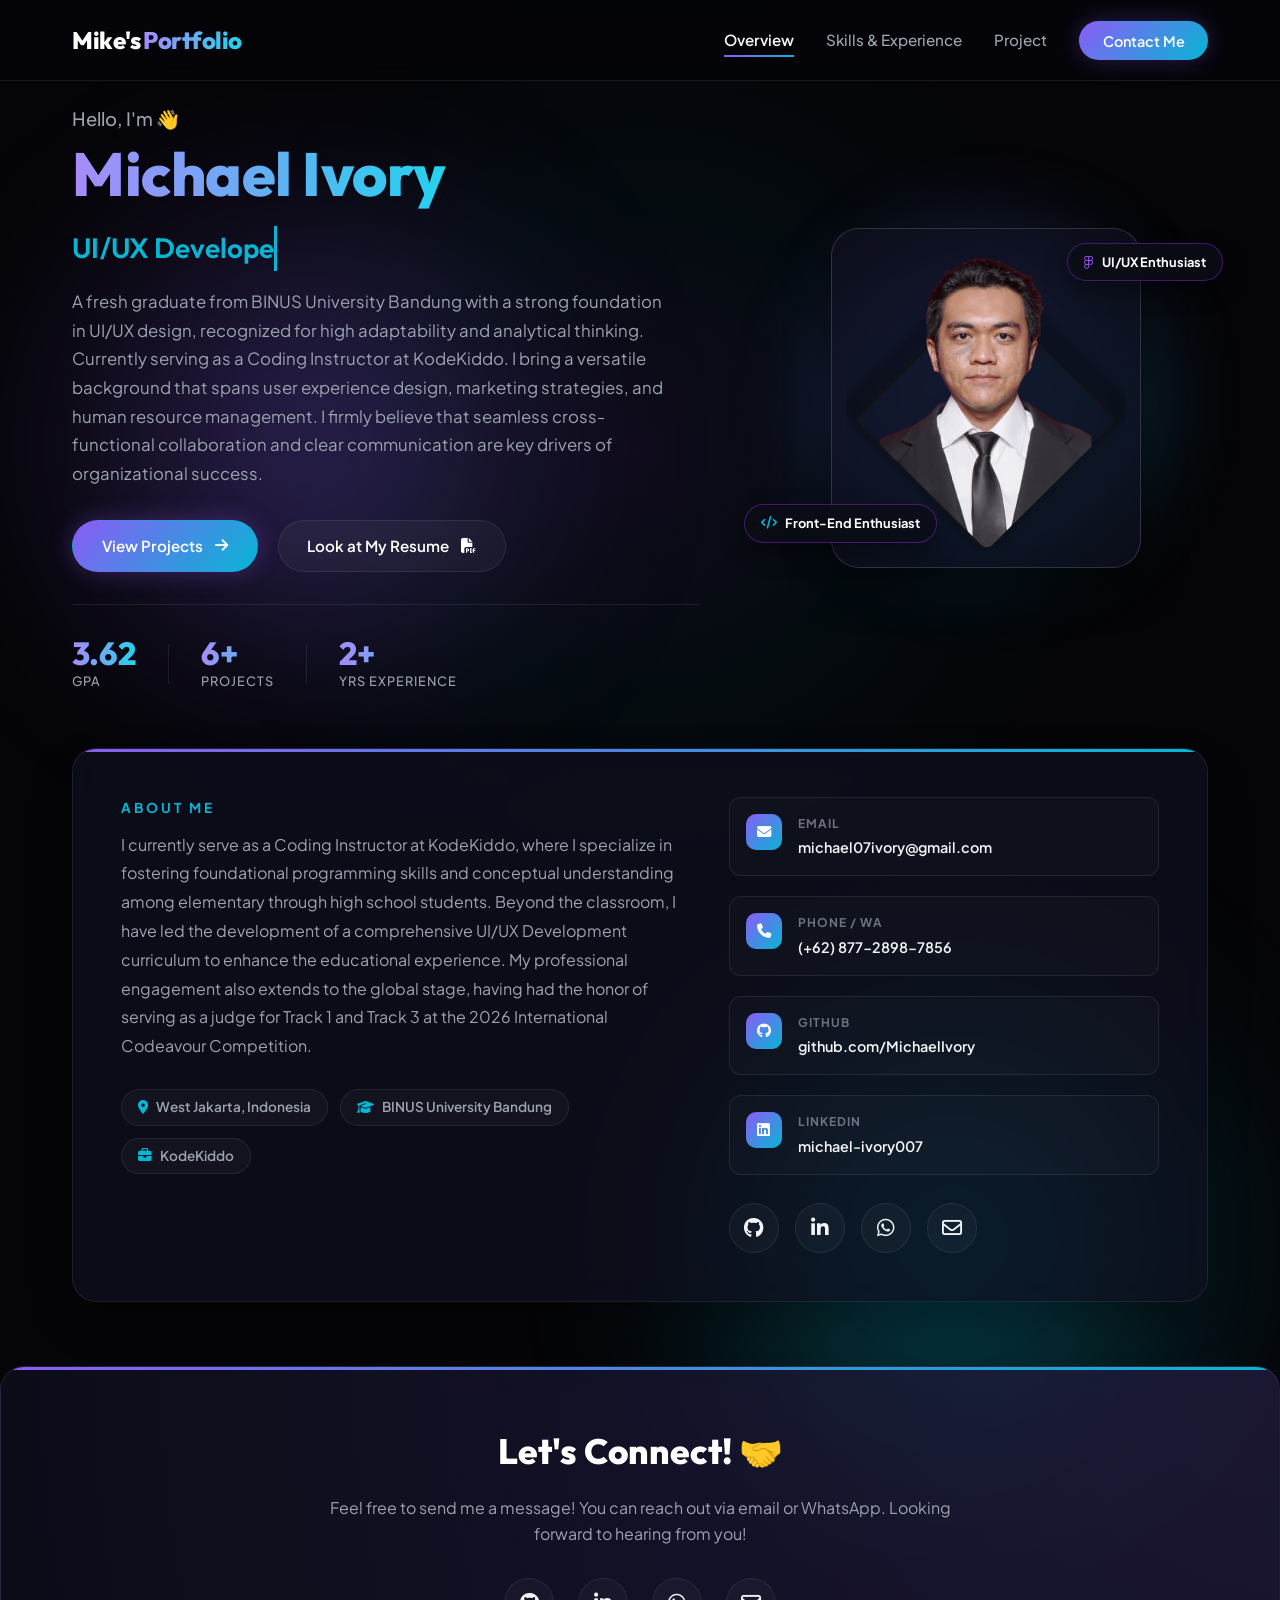
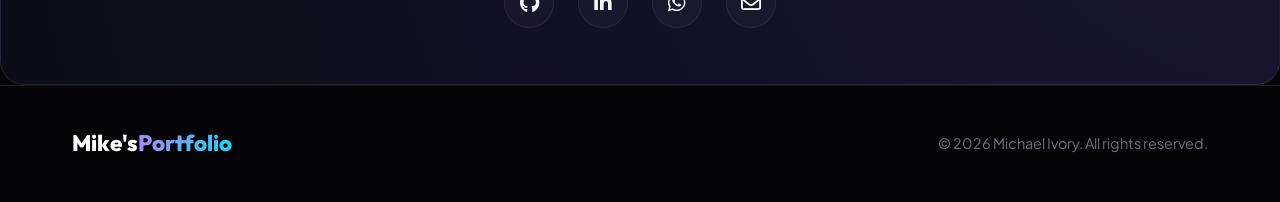
==== index.html @ f8391f77 "Add files via upload" ====
<!DOCTYPE html>
<html lang="id">
<head>
    <meta charset="UTF-8">
    <meta name="viewport" content="width=device-width, initial-scale=1.0">
    <title>Michael Ivory | Mike's Portfolio</title>
    <meta name="description" content="Professional Portfolio of Michael Ivory - UI/UX Developer & Front-End Engineer. Showcasing profile, skills, KodeKiddo work experience, BINUS education, and best projects.">
    <!-- FontAwesome CDN -->
    <link rel="stylesheet" href="https://cdnjs.cloudflare.com/ajax/libs/font-awesome/6.4.0/css/all.min.css">
    <!-- Custom CSS -->
    <link rel="stylesheet" href="style.css">
</head>
<body>

    <!-- Ambient Glowing Background Blobs -->
    <div class="mouse-glow" id="mouse-glow"></div>
    <div class="ambient-blob blob-purple"></div>
    <div class="ambient-blob blob-cyan"></div>

    <!-- Header & Navbar -->
    <header id="header">
        <div class="container navbar">
            <a href="#" class="logo" id="logo-btn">
                Mike's<span>Portfolio</span>
            </a>
            
            <button class="mobile-toggle" id="mobile-toggle" aria-label="Toggle Menu">
                <span></span>
                <span></span>
                <span></span>
            </button>

            <ul class="nav-menu" id="nav-menu">
                <li><a class="nav-link active" data-page="home-page">Overview</a></li>
                <li><a class="nav-link" data-page="about-page">Skills & Experience</a></li>
                <li><a class="nav-link" data-page="projects-page">Project</a></li>
                <li><a href="#contact" class="nav-cta" id="contact-nav-btn">Contact Me</a></li>
            </ul>
        </div>
    </header>

    <!-- Main Content Pages -->
    <main class="container">
        
        <!-- PAGE 1: Introduction (Home) -->
        <section id="home-page" class="page active">
            <div class="hero-wrapper">
                <div class="hero-content">
                    <span class="greet">Hello, I'm 👋</span>
                    <h1><span>Michael Ivory</span></h1>
                    
                    <div class="typing-container">
                        <div class="typing-text" id="typing-text">UI/UX Enthusias</div>
                    </div>
                    
                    <p class="hero-desc">
                        A fresh graduate from BINUS University Bandung with a strong foundation in UI/UX design, recognized for high adaptability and analytical thinking. Currently serving as a Coding Instructor at KodeKiddo. I bring a versatile background that spans user experience design, marketing strategies, and human resource management. I firmly believe that seamless cross-functional collaboration and clear communication are key drivers of organizational success.
                    </p>
                    <div class="hero-buttons">
                        <a class="btn btn-primary" id="view-projects-btn">
                            View Projects <i class="fa-solid fa-arrow-right"></i>
                        </a>
                        <a href="https://drive.google.com/file/d/1xG1Q2Rr5nQ3GLH8sgR00Libzbp_6J78K/view?usp=sharing" target="_blank" class="btn btn-secondary" id="download-cv-btn">
                            Look at My Resume <i class="fa-solid fa-file-pdf"></i>
                        </a>
                    </div>

                    <!-- Inline quick stats row -->
                    <div class="hero-stats">
                        <div class="hero-stat-item">
                            <span class="hero-stat-number">3.62</span>
                            <span class="hero-stat-label">GPA</span>
                        </div>
                        <div class="hero-stat-divider"></div>
                        <div class="hero-stat-item">
                            <span class="hero-stat-number">6+</span>
                            <span class="hero-stat-label">Projects</span>
                        </div>
                        <div class="hero-stat-divider"></div>
                        <div class="hero-stat-item">
                            <span class="hero-stat-number">2+</span>
                            <span class="hero-stat-label">Yrs Experience</span>
                        </div>
                    </div>
                </div>
                
                <div class="hero-image-wrapper">
                    <div class="hero-image-glow"></div>
                    <div class="hero-image-card">
                        <img src="assets/profile.png" alt="Michael Ivory's Profile Photo" onerror="this.src='https://images.unsplash.com/photo-1534528741775-53994a69daeb?auto=format&fit=crop&w=600&q=80'">
                    </div>
                    <!-- Floating role badges -->
                    <div class="avatar-badge badge-top-right">
                        <i class="fa-brands fa-figma" style="color:#a259ff;"></i> UI/UX Enthusiast
                    </div>
                    <div class="avatar-badge badge-bottom-left">
                        <i class="fa-solid fa-code" style="color:#06b6d4;"></i> Front-End Enthusiast
                    </div>
                </div>
            </div>

            <!-- About Me Section - Clean two-column card -->
            <div class="about-card">
                <div class="about-card-left">
                    <p class="section-subtitle">ABOUT ME</p>
                    <p class="about-text">
                        I currently serve as a Coding Instructor at KodeKiddo, where I specialize in fostering foundational programming skills and conceptual understanding among elementary through high school students. Beyond the classroom, I have led the development of a comprehensive UI/UX Development curriculum to enhance the educational experience. My professional engagement also extends to the global stage, having had the honor of serving as a judge for Track 1 and Track 3 at the 2026 International Codeavour Competition.
                    </p>
                    <div class="about-tags">
                        <span class="about-tag"><i class="fa-solid fa-location-dot"></i> West Jakarta, Indonesia</span>
                        <span class="about-tag"><i class="fa-solid fa-graduation-cap"></i> BINUS University Bandung</span>
                        <span class="about-tag"><i class="fa-solid fa-briefcase"></i> KodeKiddo</span>
                    </div>
                </div>
                <div class="about-card-right">
                    <div class="about-info-grid">
                        <div class="about-info-item">
                            <div class="about-info-icon"><i class="fa-solid fa-envelope"></i></div>
                            <div>
                                <div class="about-info-label">Email</div>
                                <div class="about-info-value">michael07ivory@gmail.com</div>
                            </div>
                        </div>
                        <div class="about-info-item">
                            <div class="about-info-icon"><i class="fa-solid fa-phone"></i></div>
                            <div>
                                <div class="about-info-label">Phone / WA</div>
                                <div class="about-info-value">(+62) 877-2898-7856</div>
                            </div>
                        </div>
                        <div class="about-info-item">
                            <div class="about-info-icon"><i class="fa-brands fa-github"></i></div>
                            <div>
                                <div class="about-info-label">GitHub</div>
                                <div class="about-info-value">github.com/MichaelIvory</div>
                            </div>
                        </div>
                        <div class="about-info-item">
                            <div class="about-info-icon"><i class="fa-brands fa-linkedin"></i></div>
                            <div>
                                <div class="about-info-label">LinkedIn</div>
                                <div class="about-info-value">michael-ivory007</div>
                            </div>
                        </div>
                    </div>
                    <div class="about-social-row">
                        <a href="https://github.com/MichaelIvory" target="_blank" class="social-icon" aria-label="GitHub"><i class="fa-brands fa-github"></i></a>
                        <a href="https://www.linkedin.com/in/michael-ivory007" target="_blank" class="social-icon" aria-label="LinkedIn"><i class="fa-brands fa-linkedin-in"></i></a>
                        <a href="https://wa.me/6287728987856" target="_blank" class="social-icon" aria-label="WhatsApp"><i class="fa-brands fa-whatsapp"></i></a>
                        <a href="mailto:michael07ivory@gmail.com" class="social-icon" aria-label="Email" id="email-btn"><i class="fa-regular fa-envelope"></i></a>
                    </div>
                </div>
            </div>
           
        </section>

        <!-- PAGE 2: Skills & Activities -->
        <section id="about-page" class="page">
            <h2 class="section-title">Skills & Activities</h2>
            
            <div class="skills-layout">
                <!-- Skills (Tech Stack) -->
                <div class="skills-container">
                    <p class="section-subtitle" style="text-align: center;">Technologies I Master</p>
                    <h3 style="text-align: center; margin-bottom: 2rem; font-size: 1.8rem;">Programming Language, Framework & Tools</h3>
                    
                    <div class="skills-grid">
                        <div class="skill-card" data-level="90">
                            <i class="fa-brands fa-figma skill-icon"></i>
                            <h4>Figma (UI/UX)</h4>
                            <div class="skill-bar-bg"><div class="skill-bar-fill"></div></div>
                        </div>
                        <div class="skill-card" data-level="92">
                            <i class="fa-brands fa-html5 skill-icon"></i>
                            <h4>HTML5</h4>
                            <div class="skill-bar-bg"><div class="skill-bar-fill"></div></div>
                        </div>
                        <div class="skill-card" data-level="90">
                            <i class="fa-brands fa-css3-alt skill-icon"></i>
                            <h4>CSS3</h4>
                            <div class="skill-bar-bg"><div class="skill-bar-fill"></div></div>
                        </div>
                        <div class="skill-card" data-level="85">
                            <i class="fa-brands fa-js skill-icon"></i>
                            <h4>JavaScript</h4>
                            <div class="skill-bar-bg"><div class="skill-bar-fill"></div></div>
                        </div>
                        <div class="skill-card" data-level="85">
                            <i class="fa-brands fa-bootstrap skill-icon"></i>
                            <h4>Bootstrap</h4>
                            <div class="skill-bar-bg"><div class="skill-bar-fill"></div></div>
                        </div>
                        <div class="skill-card" data-level="80">
                            <i class="fa-brands fa-node-js skill-icon"></i>
                            <h4>Node.js</h4>
                            <div class="skill-bar-bg"><div class="skill-bar-fill"></div></div>
                        </div>
                        <div class="skill-card" data-level="80">
                            <i class="fa-solid fa-database skill-icon"></i>
                            <h4>MySQL</h4>
                            <div class="skill-bar-bg"><div class="skill-bar-fill"></div></div>
                        </div>
                        <div class="skill-card" data-level="82">
                            <i class="fa-solid fa-bolt skill-icon"></i>
                            <h4>Vite.js</h4>
                            <div class="skill-bar-bg"><div class="skill-bar-fill"></div></div>
                        </div>
                        <div class="skill-card" data-level="88">
                            <i class="fa-solid fa-wind skill-icon"></i>
                            <h4>Tailwind CSS</h4>
                            <div class="skill-bar-bg"><div class="skill-bar-fill"></div></div>
                        </div>
                    </div>
                </div>

                <!-- Education & Work Experience/Organizations -->
                <div class="timeline-section-wrapper">
                    <!-- Education Section -->
                    <div>
                        <h3 class="timeline-column-title">
                            <i class="fa-solid fa-graduation-cap"></i> Education History
                        </h3>
                        <div class="timeline">
                            <div class="timeline-item">
                                <div class="timeline-dot"></div>
                                <span class="timeline-time">Sep 2021 - Present</span>
                                <h4 class="timeline-title">BINUS University</h4>
                                <h5 class="timeline-subtitle">Computer Science • Bandung</h5>
                                <p class="timeline-desc"><strong>GPA:</strong> 3.62 / 4.00<br><strong>Activities:</strong> HIMTI (Information Technology Student Association), Ecumenical Fellowship.</p>
                            </div>
                            <div class="timeline-item">
                                <div class="timeline-dot"></div>
                                <span class="timeline-time">Jul 2018 - May 2021</span>
                                <h4 class="timeline-title">SMA Santa Maria 1 Cirebon</h4>
                                <h5 class="timeline-subtitle">MIPA (Science) • Cirebon</h5>
                                <p class="timeline-desc"><strong>Average Score:</strong> 85.62<br><strong>Activities:</strong> Student Council Executive Board at SMA Santa Maria 1 Cirebon.</p>
                            </div>
                        </div>
                    </div>

                    <!-- Work Experience & Organizations Section -->
                    <div>
                        <h3 class="timeline-column-title">
                            <i class="fa-solid fa-briefcase"></i> Work Experience & Organizations
                        </h3>
                        <div class="timeline">
                            <div class="timeline-item">
                                <div class="timeline-dot"></div>
                                <span class="timeline-time">Feb 2025 - Present</span>
                                <h4 class="timeline-title">KodeKiddo [Full-Timer]</h4>
                                <h5 class="timeline-subtitle">Full-Time Coding Instructor</h5>
                                <p class="timeline-desc">Developing programming learning materials for children, leading intern instructor guidance, teaching advanced materials (C++, Python, Web Dev), and actively participating in UI/UX curriculum development.</p>
                            </div>
                            <div class="timeline-item">
                                <div class="timeline-dot"></div>
                                <span class="timeline-time">Feb 2024 - Feb 2025</span>
                                <h4 class="timeline-title">KodeKiddo [Internship]</h4>
                                <h5 class="timeline-subtitle">Coding Instructor Intern</h5>
                                <p class="timeline-desc">Teaching MySQL, C++, Python, HTML, CSS, JavaScript, and Scratch programming languages to children, collaborating in school events, and helping design the UI/UX curriculum.</p>
                            </div>
                            <div class="timeline-item">
                                <div class="timeline-dot"></div>
                                <span class="timeline-time">May 2023 - Jul 2023</span>
                                <h4 class="timeline-title">HIMTI Summer Class</h4>
                                <h5 class="timeline-subtitle">Teacher UI/UX Development</h5>
                                <p class="timeline-desc">Developing and delivering interactive UI/UX Development materials for high school students in the HIMTI online holiday class program via Zoom.</p>
                            </div>
                            <div class="timeline-item">
                                <div class="timeline-dot"></div>
                                <span class="timeline-time">Aug 2022 - Aug 2023</span>
                                <h4 class="timeline-title">FYP BINUS University Bandung</h4>
                                <h5 class="timeline-subtitle">Freshman Leader & Freshman Partner</h5>
                                <p class="timeline-desc">Guiding and mentoring new students during orientation and their first-year studies at BINUS Bandung.</p>
                            </div>
                            <div class="timeline-item">
                                <div class="timeline-dot"></div>
                                <span class="timeline-time">Jul 2018 - Jun 2022</span>
                                <h4 class="timeline-title">PRBK Gereja Isa Almasih Cirebon</h4>
                                <h5 class="timeline-subtitle">Leader / Ketua Remaja Pemuda</h5>
                                <p class="timeline-desc">Coordinating organizational management, designing spiritual and social programs for youth, and managing various youth church events.</p>
                            </div>
                        </div>
                    </div>
                </div>
            </div>
        </section>

        <!-- PAGE 3: Projects -->
        <section id="projects-page" class="page">
            <h2 class="section-title">Project Portfolio</h2>
            <p style="text-align: center; color: var(--color-text-muted); margin-bottom: 2rem;">Showcase of UI/UX & Web development projects created during study & professional work</p>
            
            <!-- Project Filters -->
            <div class="project-filters">
                <button class="filter-btn active" data-filter="all">All</button>
                <button class="filter-btn" data-filter="uiux">UI/UX Design</button>
                <button class="filter-btn" data-filter="web">Web & App</button>
            </div>

            <!-- Projects Grid (6 Projects) -->
            <div class="projects-grid" id="projects-grid">
                
                <!-- Project 1 -->
                <div class="project-card" data-category="uiux" data-project-id="1">
                    <div class="project-img">
                        <img src="assets/project1.png" alt="Museum Art Apps" onerror="this.style.display='none'; this.nextElementSibling.style.display='flex';">
                        <div class="project-img-fallback" style="display:none;">
                            <i class="fa-solid fa-landmark"></i>
                            <span>Museum Art Apps</span>
                        </div>
                    </div>
                    <div class="project-content">
                        <div class="project-tags">
                            <span class="project-tag">Figma</span>
                            <span class="project-tag">UI/UX Design</span>
                            <span class="project-tag">Database LAB</span>
                        </div>
                        <h3>Museum Art Apps</h3>
                        <p>Interface design and interactive wireframe for art catalog application and museum ticket reservation system.</p>
                        <div class="project-footer">
                            <span class="project-tag" style="color:var(--color-accent-purple); background:rgba(139, 92, 246, 0.1); border-color:transparent;">UI/UX</span>
                            <a class="project-link-btn">Project Details <i class="fa-solid fa-arrow-right"></i></a>
                        </div>
                    </div>
                </div>

                <!-- Project 2 -->
                <div class="project-card" data-category="web" data-project-id="2">
                    <div class="project-img">
                        <img src="assets/project2.png" alt="Lung Prediction Cancer" onerror="this.style.display='none'; this.nextElementSibling.style.display='flex';">
                        <div class="project-img-fallback" style="display:none;">
                            <i class="fa-solid fa-heart-pulse"></i>
                            <span>Lung Prediction Cancer</span>
                        </div>
                    </div>
                    <div class="project-content">
                        <div class="project-tags">
                            <span class="project-tag">Figma</span>
                            <span class="project-tag">Healthcare</span>
                            <span class="project-tag">UI/UX</span>
                        </div>
                        <h3>Lung Prediction Cancer App</h3>
                        <p>Design of medical application interface for early detection and prediction of lung cancer risk based on medical questionnaire.</p>
                        <div class="project-footer">
                            <span class="project-tag" style="color:var(--color-accent-purple); background:rgba(139, 92, 246, 0.1); border-color:transparent;">Web App</span>
                            <a class="project-link-btn">Project Details <i class="fa-solid fa-arrow-right"></i></a>
                        </div>
                    </div>
                </div>

                <!-- Project 3 -->
                <div class="project-card" data-category="uiux" data-project-id="3">
                    <div class="project-img">
                        <img src="assets/project3.png" alt="HIMSTOP Event" onerror="this.style.display='none'; this.nextElementSibling.style.display='flex';">
                        <div class="project-img-fallback" style="display:none;">
                            <i class="fa-solid fa-ticket"></i>
                            <span>HIMSTOP Event</span>
                        </div>
                    </div>
                    <div class="project-content">
                        <div class="project-tags">
                            <span class="project-tag">Figma</span>
                            <span class="project-tag">Event Design</span>
                            <span class="project-tag">HIMTI</span>
                        </div>
                        <h3>HIMSTOP Event Interface</h3>
                        <p>Design of event platform and ticket system for HIMTI BINUS organization for participant registration and seminar information dissemination.</p>
                        <div class="project-footer">
                            <span class="project-tag" style="color:var(--color-accent-purple); background:rgba(139, 92, 246, 0.1); border-color:transparent;">UI/UX</span>
                            <a class="project-link-btn">Project Details <i class="fa-solid fa-arrow-right"></i></a>
                        </div>
                    </div>
                </div>

                <!-- Project 4 -->
                <div class="project-card" data-category="uiux" data-project-id="4">
                    <div class="project-img">
                        <img src="assets/project4.png" alt="Panacea Mental Health" onerror="this.style.display='none'; this.nextElementSibling.style.display='flex';">
                        <div class="project-img-fallback" style="display:none;">
                            <i class="fa-solid fa-brain"></i>
                            <span>Panacea App</span>
                        </div>
                    </div>
                    <div class="project-content">
                        <div class="project-tags">
                            <span class="project-tag">Figma</span>
                            <span class="project-tag">Mental Health</span>
                            <span class="project-tag">Designpreneur</span>
                        </div>
                        <h3>Panacea - Mental Health App</h3>
                        <p>Design of mental health application to help users perform consultation, mood tracking, and guided meditation.</p>
                        <div class="project-footer">
                            <span class="project-tag" style="color:var(--color-accent-purple); background:rgba(139, 92, 246, 0.1); border-color:transparent;">UI/UX</span>
                            <a class="project-link-btn">Project Details <i class="fa-solid fa-arrow-right"></i></a>
                        </div>
                    </div>
                </div>

                <!-- Project 5 -->
                <div class="project-card" data-category="web" data-project-id="5">
                    <div class="project-img">
                        <img src="assets/project5.png" alt="Ticketing Travel App" onerror="this.style.display='none'; this.nextElementSibling.style.display='flex';">
                        <div class="project-img-fallback" style="display:none;">
                            <i class="fa-solid fa-plane"></i>
                            <span>Ticketing Travel</span>
                        </div>
                    </div>
                    <div class="project-content">
                        <div class="project-tags">
                            <span class="project-tag">Figma</span>
                            <span class="project-tag">Software Eng</span>
                            <span class="project-tag">Prototype</span>
                        </div>
                        <h3>Ticketing Travel App</h3>
                        <p>Interactive travel ticket booking application as a final project for Software Engineering course.</p>
                        <div class="project-footer">
                            <span class="project-tag" style="color:var(--color-accent-purple); background:rgba(139, 92, 246, 0.1); border-color:transparent;">Web & Mobile</span>
                            <a class="project-link-btn">Project Details <i class="fa-solid fa-arrow-right"></i></a>
                        </div>
                    </div>
                </div>

                <!-- Project 6 -->
                <div class="project-card" data-category="web" data-project-id="6">
                    <div class="project-img">
                        <img src="assets/project6.png" alt="TETA Task Organizer" onerror="this.style.display='none'; this.nextElementSibling.style.display='flex';">
                        <div class="project-img-fallback" style="display:none;">
                            <i class="fa-solid fa-list-check"></i>
                            <span>TETA App</span>
                        </div>
                    </div>
                    <div class="project-content">
                        <div class="project-tags">
                            <span class="project-tag">Figma</span>
                            <span class="project-tag">Productivity</span>
                            <span class="project-tag">Wireframe</span>
                        </div>
                        <h3>TETA - Task & Work Organizer</h3>
                        <p>Task and work schedule organization application that helps improve efficiency and daily work time management.</p>
                        <div class="project-footer">
                            <span class="project-tag" style="color:var(--color-accent-purple); background:rgba(139, 92, 246, 0.1); border-color:transparent;">UI/UX</span>
                            <a class="project-link-btn">Project Details <i class="fa-solid fa-arrow-right"></i></a>
                        </div>
                    </div>
                </div>

            </div>
        </section>

    </main>

    <!-- Detail Project Modal -->
    <div class="modal" id="project-modal">
        <div class="modal-overlay" id="modal-overlay"></div>
        <div class="modal-container">
            <button class="modal-close" id="modal-close" aria-label="Close Details"><i class="fa-solid fa-xmark"></i></button>
            <div class="modal-content">
                <div class="modal-img" id="modal-project-img-container">
                    <img src="" id="modal-project-img" alt="">
                    <div class="modal-img-fallback" id="modal-project-fallback" style="display:none;">
                        <i class="fa-solid fa-laptop-code"></i>
                        <span id="modal-fallback-text">Project Mockup</span>
                    </div>
                </div>
                <div class="modal-body">
                    <div class="modal-header-info">
                        <span class="project-tag" id="modal-project-category" style="color:var(--color-accent-purple); background:rgba(139, 92, 246, 0.1); border-color:transparent;">Category</span>
                        <h2 id=\"modal-project-title\">Project Title</h2>
                        <div class="project-tags" id="modal-project-tags">
                            <!-- Tags populated dynamically -->
                        </div>
                    </div>
                    
                    <div class="modal-desc-grid">
                        <div class="modal-left">
                            <h3>Project Description</h3>
                            <p id="modal-project-description">Complete description...</p>
                            
                            <h3>Key Features & Concept</h3>
                            <p id="modal-project-features">Key features...</p>
                        </div>
                        <div class="modal-right">
                            <div class="modal-meta-box">
                                <h3>Project Information</h3>
                                <div class="modal-meta-item">
                                    <div class="modal-meta-label">Category / Institution</div>
                                    <div class="modal-meta-value" id="modal-project-client">BINUS University Project</div>
                                </div>
                                <div class="modal-meta-item">
                                    <div class="modal-meta-label">Role</div>
                                    <div class="modal-meta-value" id="modal-project-role">UI/UX Designer & Front-End</div>
                                </div>
                                <div class="modal-meta-item">
                                    <div class="modal-meta-label">Main Technology</div>
                                    <div class="modal-right-tags" id="modal-project-tech">
                                        <!-- Tech icons -->
                                    </div>
                                </div>
                            </div>
                            
                            <div class="modal-action-btn">
                                <a href="#" target="_blank" class="btn btn-primary" id="modal-demo-link" style="padding: 0.6rem 1.4rem; font-size:0.85rem;">
                                    <i class="fa-brands fa-figma"></i> Open Figma Link
                                </a>
                            </div>
                        </div>
                    </div>
                </div>
            </div>
        </div>
    </div>

     <div class="contact-section" id="contact">
                <h2>Let's Connect! 🤝</h2>
                <p>Feel free to send me a message! You can reach out via email or WhatsApp. Looking forward to hearing from you!</p>
                <div class="social-links">
                    <a href="https://github.com/MichaelIvory" target="_blank" class="social-icon" aria-label="GitHub"><i class="fa-brands fa-github"></i></a>
                    <a href="https://www.linkedin.com/in/michael-ivory007" target="_blank" class="social-icon" aria-label="LinkedIn"><i class="fa-brands fa-linkedin-in"></i></a>
                    <a href="https://wa.me/6287728987856" target="_blank" class="social-icon" aria-label="WhatsApp"><i class="fa-brands fa-whatsapp"></i></a>
                    <a href="mailto:michael07ivory@gmail.com" class="social-icon" aria-label="Email"><i class="fa-regular fa-envelope"></i></a>
                </div>
            </div>

    <!-- Notification Toast -->
    <div class="toast" id="toast">
        <i class="fa-solid fa-circle-check"></i>
        <span id="toast-message">Opening CV link...</span>
    </div>

    <!-- Footer -->
    <footer>
        <div class="container footer-content">
            <a href="#" class="footer-logo">Mike's<span>Portfolio</span></a>
            <div class="footer-text">&copy; 2026 Michael Ivory. All rights reserved.</div>
        </div>
    </footer>

    <!-- Custom JS -->
    <script src="script.js"></script>
</body>
</html>
---- style.css ----
/* Import Google Fonts */
@import url('https://fonts.googleapis.com/css2?family=Outfit:wght@300;400;500;600;700;800&family=Plus+Jakarta+Sans:wght@300;400;500;600;700&display=swap');

/* CSS Custom Properties / Design Tokens */
:root {
    --bg-primary: #050508;
    --bg-secondary: #0b0c16;
    --bg-card: rgba(15, 17, 32, 0.7);
    --bg-card-hover: rgba(22, 25, 48, 0.9);
    --border-color: rgba(255, 255, 255, 0.08);
    --border-hover: rgba(138, 43, 226, 0.45);
    
    --color-text-main: #f3f4f6;
    --color-text-muted: #9ca3af;
    --color-text-dark: #6b7280;
    
    --color-accent-purple: #8b5cf6;
    --color-accent-cyan: #06b6d4;
    --color-accent-pink: #ec4899;
    
    --gradient-primary: linear-gradient(135deg, var(--color-accent-purple) 0%, var(--color-accent-cyan) 100%);
    --gradient-hover: linear-gradient(135deg, var(--color-accent-cyan) 0%, var(--color-accent-purple) 100%);
    --gradient-text: linear-gradient(to right, #a78bfa, #22d3ee);
    --gradient-glow: radial-gradient(circle, rgba(139, 92, 246, 0.18) 0%, rgba(6, 182, 212, 0.06) 50%, rgba(0,0,0,0) 100%);
    
    --transition-fast: 0.2s ease;
    --transition-normal: 0.3s cubic-bezier(0.4, 0, 0.2, 1);
    --transition-slow: 0.5s cubic-bezier(0.4, 0, 0.2, 1);
    
    --font-heading: 'Outfit', sans-serif;
    --font-body: 'Plus Jakarta Sans', sans-serif;
    --shadow-glow: 0 0 25px rgba(139, 92, 246, 0.3);
    --shadow-cyan-glow: 0 0 25px rgba(6, 182, 212, 0.3);
    
    --blur-glass: 16px;
}

/* Reset and Base Styles */
* {
    margin: 0;
    padding: 0;
    box-sizing: border-box;
    scroll-behavior: smooth;
}

body {
    background-color: var(--bg-primary);
    color: var(--color-text-main);
    font-family: var(--font-body);
    line-height: 1.6;
    overflow-x: hidden;
    position: relative;
    min-height: 100vh;
    display: flex;
    flex-direction: column;
}

/* Scrollbar customization */
::-webkit-scrollbar {
    width: 8px;
}
::-webkit-scrollbar-track {
    background: var(--bg-primary);
}
::-webkit-scrollbar-thumb {
    background: rgba(139, 92, 246, 0.3);
    border-radius: 4px;
}
::-webkit-scrollbar-thumb:hover {
    background: rgba(139, 92, 246, 0.6);
}

/* Interactive Background Mouse Glow */
.mouse-glow {
    position: fixed;
    top: 0;
    left: 0;
    width: 100vw;
    height: 100vh;
    pointer-events: none;
    z-index: 0;
    background: radial-gradient(600px circle at var(--x, 50%) var(--y, 50%), rgba(139, 92, 246, 0.08), rgba(6, 182, 212, 0.04) 40%, transparent 80%);
    transition: background 0.1s ease;
}

/* Ambient glow blobs in background */
.ambient-blob {
    position: absolute;
    border-radius: 50%;
    filter: blur(120px);
    z-index: 0;
    pointer-events: none;
    opacity: 0.35;
}

.blob-purple {
    top: 15%;
    left: 10%;
    width: 350px;
    height: 350px;
    background-color: var(--color-accent-purple);
    animation: floatBlob 20s infinite ease-in-out alternate;
}

.blob-cyan {
    bottom: 20%;
    right: 10%;
    width: 400px;
    height: 400px;
    background-color: var(--color-accent-cyan);
    animation: floatBlob 25s infinite ease-in-out alternate-reverse;
}

@keyframes floatBlob {
    0% { transform: translate(0, 0) scale(1); }
    50% { transform: translate(50px, -40px) scale(1.1); }
    100% { transform: translate(-30px, 60px) scale(0.95); }
}

/* Container */
.container {
    width: 100%;
    max-width: 1200px;
    margin: 0 auto;
    padding: 0 2rem;
}

/* Header & Navbar */
header {
    position: fixed;
    top: 0;
    left: 0;
    width: 100%;
    z-index: 100;
    backdrop-filter: blur(var(--blur-glass));
    -webkit-backdrop-filter: blur(var(--blur-glass));
    border-bottom: 1px solid var(--border-color);
    background: rgba(5, 5, 8, 0.75);
    transition: var(--transition-normal);
}

header.scrolled {
    padding: 0.2rem 0;
    background: rgba(5, 5, 8, 0.92);
    border-bottom: 1px solid rgba(139, 92, 246, 0.2);
    box-shadow: 0 10px 30px rgba(0, 0, 0, 0.4);
}

.navbar {
    display: flex;
    justify-content: space-between;
    align-items: center;
    height: 80px;
    transition: var(--transition-normal);
}

header.scrolled .navbar {
    height: 65px;
}

.logo {
    font-family: var(--font-heading);
    font-size: 1.5rem;
    font-weight: 800;
    text-decoration: none;
    color: #fff;
    display: flex;
    align-items: center;
    gap: 0.2rem;
    letter-spacing: -0.5px;
}

.logo span {
    background: var(--gradient-text);
    -webkit-background-clip: text;
    -webkit-text-fill-color: transparent;
}

.logo-dot {
    width: 8px;
    height: 8px;
    border-radius: 50%;
    background: var(--color-accent-cyan);
    box-shadow: 0 0 10px var(--color-accent-cyan);
}

.nav-menu {
    display: flex;
    gap: 2rem;
    list-style: none;
    align-items: center;
}

.nav-link {
    font-size: 0.95rem;
    font-weight: 500;
    color: var(--color-text-muted);
    text-decoration: none;
    position: relative;
    padding: 0.5rem 0;
    transition: var(--transition-fast);
    cursor: pointer;
}

.nav-link:hover {
    color: var(--color-text-main);
}

.nav-link::after {
    content: '';
    position: absolute;
    bottom: 0;
    left: 0;
    width: 0;
    height: 2px;
    background: var(--gradient-primary);
    transition: var(--transition-normal);
}

.nav-link.active {
    color: var(--color-text-main);
    font-weight: 600;
}

.nav-link.active::after {
    width: 100%;
}

.nav-cta {
    background: var(--gradient-primary);
    color: white;
    padding: 0.6rem 1.4rem;
    border-radius: 50px;
    text-decoration: none;
    font-weight: 600;
    font-size: 0.9rem;
    box-shadow: var(--shadow-glow);
    transition: var(--transition-normal);
    border: 1px solid transparent;
}

.nav-cta:hover {
    background: var(--gradient-hover);
    box-shadow: var(--shadow-cyan-glow);
    transform: translateY(-2px);
}

/* Mobile Menu Toggle */
.mobile-toggle {
    display: none;
    flex-direction: column;
    gap: 6px;
    cursor: pointer;
    background: none;
    border: none;
    padding: 5px;
    z-index: 101;
}

.mobile-toggle span {
    display: block;
    width: 25px;
    height: 2px;
    background-color: var(--color-text-main);
    border-radius: 3px;
    transition: var(--transition-normal);
}

/* Page Architecture */
main {
    flex: 1;
    z-index: 1;
    position: relative;
    padding-top: 100px;
}

.page {
    display: none;
    animation: pageIn var(--transition-slow);
    padding-bottom: 4rem;
}

.page.active {
    display: block;
}

@keyframes pageIn {
    from {
        opacity: 0;
        transform: translateY(20px);
    }
    to {
        opacity: 1;
        transform: translateY(0);
    }
}

/* Typography elements */
h1, h2, h3, h4 {
    font-family: var(--font-heading);
    color: #fff;
}

.gradient-title {
    background: var(--gradient-text);
    -webkit-background-clip: text;
    -webkit-text-fill-color: transparent;
    font-weight: 800;
}

.section-subtitle {
    font-size: 0.85rem;
    text-transform: uppercase;
    letter-spacing: 3px;
    color: var(--color-accent-cyan);
    margin-bottom: 0.75rem;
    font-weight: 700;
}

.section-title {
    font-size: 2.5rem;
    font-weight: 700;
    margin-bottom: 3rem;
    text-align: center;
    position: relative;
}

.section-title::after {
    content: '';
    display: block;
    width: 50px;
    height: 4px;
    background: var(--gradient-primary);
    margin: 0.75rem auto 0 auto;
    border-radius: 10px;
}

/* PAGE 1: HERO & ELEGANT PROFILE SECTION */
#home-page {
    display: flex;
    flex-direction: column;
    gap: 3.5rem;
}

.hero-wrapper {
    display: flex;
    align-items: center;
    justify-content: space-between;
    gap: 4rem;
    width: 100%;
    padding-top: 1.5rem;
    margin-top: 5rem;
}

.hero-content {
    flex: 1.2;
    min-width: 0;
}

.greet {
    display: inline-block;
    font-size: 1.15rem;
    color: var(--color-text-muted);
    margin-bottom: 0.5rem;
    font-weight: 500;
}

.hero-content h1 {
    font-size: 3.8rem;
    font-weight: 800;
    line-height: 1.1;
    margin-bottom: 1rem;
    letter-spacing: -0.5px;
}

.hero-content h1 span {
    background: var(--gradient-text);
    -webkit-background-clip: text;
    -webkit-text-fill-color: transparent;
}

/* Hero Quick Stats Row */
.hero-stats {
    display: flex;
    align-items: center;
    gap: 2rem;
    margin-top: 2rem;
    padding-top: 2rem;
    border-top: 1px solid var(--border-color);
}

.hero-stat-item {
    display: flex;
    flex-direction: column;
    gap: 0.15rem;
}

.hero-stat-number {
    font-family: var(--font-heading);
    font-size: 2rem;
    font-weight: 800;
    background: var(--gradient-text);
    -webkit-background-clip: text;
    -webkit-text-fill-color: transparent;
    line-height: 1;
}

.hero-stat-label {
    font-size: 0.8rem;
    color: var(--color-text-muted);
    font-weight: 500;
    text-transform: uppercase;
    letter-spacing: 1px;
}

.hero-stat-divider {
    width: 1px;
    height: 40px;
    background: var(--border-color);
}

.typing-container {
    height: 48px;
    display: flex;
    align-items: center;
    margin-bottom: 1rem;
}

.typing-text {
    font-family: var(--font-heading);
    font-size: 1.75rem;
    font-weight: 600;
    color: var(--color-accent-cyan);
    border-right: 3px solid var(--color-accent-cyan);
    white-space: nowrap;
    overflow: hidden;
    animation: blinkCursor 0.75s step-end infinite;
}

@keyframes blinkCursor {
    from, to { border-color: transparent }
    50% { border-color: var(--color-accent-cyan); }
}

.hero-desc {
    color: var(--color-text-muted);
    font-size: 1.05rem;
    line-height: 1.7;
    margin-bottom: 2rem;
    max-width: 600px;
}

.hero-buttons {
    display: flex;
    gap: 1.25rem;
    flex-wrap: wrap;
}

.btn {
    display: inline-flex;
    align-items: center;
    gap: 0.75rem;
    padding: 0.8rem 1.8rem;
    border-radius: 50px;
    font-weight: 600;
    text-decoration: none;
    font-size: 0.95rem;
    cursor: pointer;
    transition: var(--transition-normal);
}

.btn-primary {
    background: var(--gradient-primary);
    color: #fff;
    box-shadow: var(--shadow-glow);
    border: 1px solid transparent;
}

.btn-primary:hover {
    background: var(--gradient-hover);
    box-shadow: var(--shadow-cyan-glow);
    transform: translateY(-3px);
}

.btn-secondary {
    background: rgba(255, 255, 255, 0.04);
    color: #fff;
    border: 1px solid var(--border-color);
}

.btn-secondary:hover {
    background: rgba(255, 255, 255, 0.1);
    border-color: rgba(138, 43, 226, 0.35);
    transform: translateY(-3px);
}

/* Hero Avatar Showcase */
.hero-image-wrapper {
    flex: 0.85;
    display: flex;
    justify-content: center;
    align-items: center;
    position: relative;
}

.hero-image-glow {
    position: absolute;
    width: 320px;
    height: 320px;
    background: var(--gradient-primary);
    border-radius: 50%;
    filter: blur(50px);
    opacity: 0.3;
    z-index: 0;
    animation: rotateGlow 12s infinite linear;
}

@keyframes rotateGlow {
    0% { transform: rotate(0deg) scale(1); }
    50% { transform: rotate(180deg) scale(1.08); }
    100% { transform: rotate(360deg) scale(1); }
}

.hero-image-card {
    width: 310px;
    height: 340px;
    border-radius: 28px;
    border: 1px solid rgba(255, 255, 255, 0.15);
    background: var(--bg-card);
    backdrop-filter: blur(var(--blur-glass));
    -webkit-backdrop-filter: blur(var(--blur-glass));
    padding: 14px;
    z-index: 1;
    overflow: hidden;
    box-shadow: 0 20px 40px rgba(0, 0, 0, 0.6);
    transition: var(--transition-normal);
    position: relative;
}

.hero-image-card:hover {
    transform: translateY(-6px) scale(1.02);
    border-color: var(--border-hover);
    box-shadow: 0 25px 50px rgba(139, 92, 246, 0.25);
}

.hero-image-card img {
    width: 100%;
    height: 100%;
    object-fit: cover;
    border-radius: 20px;
}

/* Floating Skill Badges near Avatar */
.avatar-badge {
    position: absolute;
    z-index: 2;
    background: rgba(11, 12, 22, 0.85);
    border: 1px solid var(--border-hover);
    backdrop-filter: blur(12px);
    -webkit-backdrop-filter: blur(12px);
    padding: 0.5rem 1rem;
    border-radius: 50px;
    font-size: 0.8rem;
    font-weight: 700;
    color: #fff;
    display: flex;
    align-items: center;
    gap: 0.5rem;
    box-shadow: 0 10px 25px rgba(0,0,0,0.4);
}

.badge-top-right {
    top: 15px;
    right: -15px;
    animation: floatBadge 6s infinite ease-in-out alternate;
}

.badge-bottom-left {
    bottom: 25px;
    left: -20px;
    animation: floatBadge 7s infinite ease-in-out alternate-reverse;
}

@keyframes floatBadge {
    0% { transform: translateY(0); }
    100% { transform: translateY(-8px); }
}

/* NEW REFINED PROFILE & SUMMARY SHOWCASE SECTION */
.profile-showcase {
    background: var(--bg-card);
    border: 1px solid var(--border-color);
    border-radius: 24px;
    padding: 3rem;
    backdrop-filter: blur(var(--blur-glass));
    -webkit-backdrop-filter: blur(var(--blur-glass));
    box-shadow: 0 20px 40px rgba(0, 0, 0, 0.4);
    position: relative;
    overflow: hidden;
}

.profile-showcase::before {
    content: '';
    position: absolute;
    top: 0;
    left: 0;
    width: 100%;
    height: 3px;
    background: var(--gradient-primary);
}

.profile-showcase-grid {
    display: grid;
    grid-template-columns: 1.4fr 1fr;
    gap: 3rem;
    align-items: center;
}

.summary-text-box h3 {
    font-size: 1.8rem;
    font-weight: 800;
    margin-bottom: 1.25rem;
    line-height: 1.25;
}

.summary-quote {
    position: relative;
    padding-left: 1.25rem;
    border-left: 3px solid var(--color-accent-purple);
    font-size: 1rem;
    color: var(--color-text-main);
    line-height: 1.8;
    margin-bottom: 1.5rem;
}

.key-highlights-grid {
    display: grid;
    grid-template-columns: repeat(2, 1fr);
    gap: 1.25rem;
}

.highlight-card {
    background: rgba(255, 255, 255, 0.02);
    border: 1px solid var(--border-color);
    border-radius: 16px;
    padding: 1.25rem;
    transition: var(--transition-normal);
}

.highlight-card:hover {
    background: rgba(255, 255, 255, 0.05);
    border-color: var(--border-hover);
    transform: translateY(-3px);
}

.highlight-icon {
    font-size: 1.5rem;
    color: var(--color-accent-cyan);
    margin-bottom: 0.6rem;
}

.highlight-card h4 {
    font-size: 0.8rem;
    text-transform: uppercase;
    letter-spacing: 1px;
    color: var(--color-text-dark);
    margin-bottom: 0.25rem;
}

.highlight-card p {
    font-size: 0.95rem;
    font-weight: 700;
    color: #fff;
}

/* =============================================
   ABOUT CARD — Two-column profile info section
   ============================================= */
.about-card {
    display: grid;
    grid-template-columns: 1.3fr 1fr;
    gap: 3rem;
    background: var(--bg-card);
    border: 1px solid var(--border-color);
    border-radius: 24px;
    padding: 3rem;
    backdrop-filter: blur(var(--blur-glass));
    -webkit-backdrop-filter: blur(var(--blur-glass));
    box-shadow: 0 20px 40px rgba(0, 0, 0, 0.3);
    position: relative;
    overflow: hidden;
    align-items: start;
}

.about-card::before {
    content: '';
    position: absolute;
    top: 0;
    left: 0;
    width: 100%;
    height: 3px;
    background: var(--gradient-primary);
}

.about-card-left {
    display: flex;
    flex-direction: column;
    gap: 0;
}

.about-title {
    font-size: 2rem;
    font-weight: 800;
    margin: 0.5rem 0 1.25rem 0;
    line-height: 1.2;
}

.about-text {
    color: var(--color-text-muted);
    font-size: 1rem;
    line-height: 1.8;
    margin-bottom: 1.75rem;
}

.about-tags {
    display: flex;
    flex-wrap: wrap;
    gap: 0.75rem;
}

.about-tag {
    display: inline-flex;
    align-items: center;
    gap: 0.5rem;
    font-size: 0.85rem;
    font-weight: 600;
    color: var(--color-text-muted);
    padding: 0.4rem 1rem;
    background: rgba(255, 255, 255, 0.03);
    border: 1px solid var(--border-color);
    border-radius: 50px;
    transition: var(--transition-fast);
}

.about-tag i {
    color: var(--color-accent-cyan);
}

.about-tag:hover {
    background: rgba(6, 182, 212, 0.08);
    border-color: rgba(6, 182, 212, 0.25);
    color: var(--color-text-main);
}

.about-card-right {
    display: flex;
    flex-direction: column;
    gap: 1.75rem;
}

.about-info-grid {
    display: flex;
    flex-direction: column;
    gap: 1.25rem;
}

.about-info-item {
    display: flex;
    align-items: flex-start;
    gap: 1rem;
    padding: 1rem;
    background: rgba(255, 255, 255, 0.02);
    border: 1px solid var(--border-color);
    border-radius: 12px;
    transition: var(--transition-normal);
}

.about-info-item:hover {
    background: rgba(255, 255, 255, 0.05);
    border-color: var(--border-hover);
}

.about-info-icon {
    width: 36px;
    height: 36px;
    border-radius: 10px;
    background: var(--gradient-primary);
    display: flex;
    align-items: center;
    justify-content: center;
    font-size: 0.9rem;
    color: #fff;
    flex-shrink: 0;
}

.about-info-label {
    font-size: 0.75rem;
    text-transform: uppercase;
    letter-spacing: 1px;
    color: var(--color-text-dark);
    font-weight: 700;
    margin-bottom: 0.2rem;
}

.about-info-value {
    font-size: 0.9rem;
    font-weight: 600;
    color: var(--color-text-main);
    word-break: break-all;
}

.about-social-row {
    display: flex;
    gap: 1rem;
}

/* PAGE 2: Keahlian & Aktivitas */
.skills-layout {
    display: grid;
    grid-template-columns: 1fr;
    gap: 4rem;
}

.skills-container {
    background: var(--bg-card);
    border: 1px solid var(--border-color);
    border-radius: 24px;
    padding: 2.5rem;
    backdrop-filter: blur(var(--blur-glass));
    -webkit-backdrop-filter: blur(var(--blur-glass));
}

.skills-grid {
    display: grid;
    grid-template-columns: repeat(auto-fill, minmax(130px, 1fr));
    gap: 1.5rem;
}

.skill-card {
    background: rgba(255, 255, 255, 0.02);
    border: 1px solid var(--border-color);
    border-radius: 16px;
    padding: 1.5rem 1rem;
    text-align: center;
    transition: var(--transition-normal);
    cursor: default;
}

.skill-card:hover {
    transform: translateY(-5px);
    background: rgba(255, 255, 255, 0.06);
    border-color: var(--border-hover);
    box-shadow: 0 10px 20px rgba(0, 0, 0, 0.25);
}

.skill-icon {
    font-size: 2.5rem;
    margin-bottom: 1rem;
    display: inline-block;
    background: var(--gradient-primary);
    -webkit-background-clip: text;
    -webkit-text-fill-color: transparent;
}

.skill-card h4 {
    font-size: 0.95rem;
    font-weight: 600;
    margin-bottom: 0.5rem;
}

.skill-bar-bg {
    width: 100%;
    height: 4px;
    background: rgba(255, 255, 255, 0.1);
    border-radius: 10px;
    overflow: hidden;
    margin-top: 0.75rem;
}

.skill-bar-fill {
    height: 100%;
    background: var(--gradient-primary);
    border-radius: 10px;
    width: 0;
    transition: width 1.5s cubic-bezier(0.1, 0.8, 0.2, 1);
}

/* Timeline Layout */
.timeline-section-wrapper {
    display: grid;
    grid-template-columns: 1fr 1fr;
    gap: 3rem;
}

.timeline-column-title {
    font-size: 1.5rem;
    font-weight: 700;
    margin-bottom: 2rem;
    display: flex;
    align-items: center;
    gap: 0.75rem;
    padding-bottom: 0.75rem;
    border-bottom: 1px solid var(--border-color);
}

.timeline-column-title i {
    color: var(--color-accent-cyan);
}

.timeline {
    position: relative;
    padding-left: 2rem;
    border-left: 2px solid var(--border-color);
}

.timeline::after {
    content: '';
    position: absolute;
    bottom: 0;
    left: -2px;
    width: 2px;
    height: 30px;
    background: linear-gradient(to bottom, var(--border-color), transparent);
}

.timeline-item {
    position: relative;
    margin-bottom: 2.5rem;
}

.timeline-item:last-child {
    margin-bottom: 0;
}

.timeline-dot {
    position: absolute;
    left: -2rem;
    top: 6px;
    transform: translateX(-50%);
    width: 14px;
    height: 14px;
    border-radius: 50%;
    background: var(--bg-primary);
    border: 3px solid var(--color-accent-purple);
    z-index: 2;
    transition: var(--transition-normal);
}

.timeline-item:hover .timeline-dot {
    background: var(--color-accent-cyan);
    border-color: var(--color-accent-cyan);
    box-shadow: 0 0 10px var(--color-accent-cyan);
}

.timeline-time {
    font-size: 0.85rem;
    font-weight: 700;
    color: var(--color-accent-cyan);
    margin-bottom: 0.5rem;
    display: inline-block;
    padding: 0.15rem 0.7rem;
    background: rgba(6, 182, 212, 0.1);
    border-radius: 4px;
    border: 1px solid rgba(6, 182, 212, 0.15);
}

.timeline-title {
    font-size: 1.2rem;
    font-weight: 600;
    margin-bottom: 0.25rem;
}

.timeline-subtitle {
    font-size: 0.95rem;
    font-weight: 500;
    color: var(--color-text-muted);
    margin-bottom: 0.75rem;
}

.timeline-desc {
    color: var(--color-text-muted);
    font-size: 0.9rem;
    line-height: 1.6;
}

/* PAGE 3: Projects */
.project-filters {
    display: flex;
    justify-content: center;
    gap: 1rem;
    margin-bottom: 3rem;
    flex-wrap: wrap;
}

.filter-btn {
    background: rgba(255, 255, 255, 0.03);
    border: 1px solid var(--border-color);
    color: var(--color-text-muted);
    padding: 0.6rem 1.6rem;
    border-radius: 50px;
    font-weight: 600;
    font-size: 0.9rem;
    cursor: pointer;
    transition: var(--transition-normal);
}

.filter-btn:hover {
    background: rgba(255, 255, 255, 0.08);
    color: var(--color-text-main);
}

.filter-btn.active {
    background: var(--gradient-primary);
    color: #fff;
    border-color: transparent;
    box-shadow: var(--shadow-glow);
}

.projects-grid {
    display: grid;
    grid-template-columns: repeat(auto-fill, minmax(330px, 1fr));
    gap: 2rem;
}

.project-card {
    background: var(--bg-card);
    border: 1px solid var(--border-color);
    border-radius: 20px;
    overflow: hidden;
    display: flex;
    flex-direction: column;
    height: 100%;
    transition: var(--transition-normal);
    position: relative;
    backdrop-filter: blur(var(--blur-glass));
    -webkit-backdrop-filter: blur(var(--blur-glass));
    cursor: pointer;
}

.project-card:hover {
    transform: translateY(-8px);
    border-color: var(--border-hover);
    box-shadow: 0 15px 30px rgba(139, 92, 246, 0.2);
}

.project-img {
    height: 210px;
    width: 100%;
    position: relative;
    overflow: hidden;
    background: #0f101f;
}

.project-img img {
    width: 100%;
    height: 100%;
    object-fit: cover;
    transition: var(--transition-slow);
}

.project-card:hover .project-img img {
    transform: scale(1.08);
}

.project-img-fallback {
    width: 100%;
    height: 100%;
    display: flex;
    flex-direction: column;
    justify-content: center;
    align-items: center;
    background: linear-gradient(135deg, rgba(139, 92, 246, 0.2) 0%, rgba(6, 182, 212, 0.2) 100%);
    color: var(--color-text-main);
    padding: 2rem;
    text-align: center;
}

.project-img-fallback i {
    font-size: 3rem;
    margin-bottom: 1rem;
    background: var(--gradient-primary);
    -webkit-background-clip: text;
    -webkit-text-fill-color: transparent;
}

.project-content {
    padding: 1.75rem;
    display: flex;
    flex-direction: column;
    flex: 1;
}

.project-tags {
    display: flex;
    flex-wrap: wrap;
    gap: 0.5rem;
    margin-bottom: 1rem;
}

.project-tag {
    font-size: 0.75rem;
    font-weight: 600;
    color: var(--color-accent-cyan);
    padding: 0.2rem 0.7rem;
    background: rgba(6, 182, 212, 0.08);
    border-radius: 4px;
    border: 1px solid rgba(6, 182, 212, 0.15);
}

.project-card h3 {
    font-size: 1.3rem;
    font-weight: 700;
    margin-bottom: 0.75rem;
    line-height: 1.3;
}

.project-card p {
    color: var(--color-text-muted);
    font-size: 0.9rem;
    margin-bottom: 1.5rem;
    flex: 1;
    display: -webkit-box;
    -webkit-line-clamp: 3;
    -webkit-box-orient: vertical;
    overflow: hidden;
}

.project-footer {
    display: flex;
    justify-content: space-between;
    align-items: center;
    margin-top: auto;
}

.project-link-btn {
    display: inline-flex;
    align-items: center;
    gap: 0.5rem;
    color: #fff;
    text-decoration: none;
    font-size: 0.9rem;
    font-weight: 600;
    transition: var(--transition-fast);
}

.project-link-btn i {
    font-size: 0.8rem;
    transition: var(--transition-fast);
}

.project-link-btn:hover {
    color: var(--color-accent-cyan);
}

.project-link-btn:hover i {
    transform: translateX(4px);
}

/* Modal Styling */
.modal {
    position: fixed;
    top: 0;
    left: 0;
    width: 100%;
    height: 100%;
    z-index: 200;
    display: none;
    justify-content: center;
    align-items: center;
    padding: 2rem;
}

.modal.active {
    display: flex;
}

.modal-overlay {
    position: absolute;
    top: 0;
    left: 0;
    width: 100%;
    height: 100%;
    background: rgba(2, 2, 4, 0.85);
    backdrop-filter: blur(8px);
    -webkit-backdrop-filter: blur(8px);
}

.modal-container {
    position: relative;
    background: var(--bg-secondary);
    border: 1px solid var(--border-color);
    border-radius: 24px;
    width: 100%;
    max-width: 900px;
    max-height: 88vh;
    overflow-y: auto;
    z-index: 10;
    box-shadow: 0 25px 50px rgba(0, 0, 0, 0.7);
    animation: modalIn var(--transition-normal);
}

@keyframes modalIn {
    from {
        opacity: 0;
        transform: translateY(30px) scale(0.95);
    }
    to {
        opacity: 1;
        transform: translateY(0) scale(1);
    }
}

.modal-close {
    position: absolute;
    top: 1.5rem;
    right: 1.5rem;
    width: 40px;
    height: 40px;
    border-radius: 50%;
    background: rgba(255, 255, 255, 0.08);
    border: 1px solid var(--border-color);
    color: var(--color-text-main);
    display: flex;
    justify-content: center;
    align-items: center;
    cursor: pointer;
    font-size: 1.2rem;
    z-index: 11;
    transition: var(--transition-fast);
}

.modal-close:hover {
    background: rgba(255, 255, 255, 0.15);
    transform: rotate(90deg);
}

.modal-content {
    display: flex;
    flex-direction: column;
}

.modal-img {
    width: 100%;
    height: 360px;
    overflow: hidden;
    position: relative;
    background: #0f101f;
}

.modal-img img {
    width: 100%;
    height: 100%;
    object-fit: cover;
}

.modal-img-fallback {
    width: 100%;
    height: 100%;
    display: flex;
    flex-direction: column;
    justify-content: center;
    align-items: center;
    background: linear-gradient(135deg, rgba(139, 92, 246, 0.3) 0%, rgba(6, 182, 212, 0.3) 100%);
    color: var(--color-text-main);
}

.modal-img-fallback i {
    font-size: 5rem;
    margin-bottom: 1.5rem;
    background: var(--gradient-primary);
    -webkit-background-clip: text;
    -webkit-text-fill-color: transparent;
}

.modal-body {
    padding: 2.5rem;
}

.modal-header-info {
    margin-bottom: 1.5rem;
}

.modal-header-info h2 {
    font-size: 2rem;
    font-weight: 800;
    margin-bottom: 1rem;
}

.modal-desc-grid {
    display: grid;
    grid-template-columns: 1.8fr 1fr;
    gap: 3rem;
    margin-top: 1.5rem;
}

.modal-left h3, .modal-right h3 {
    font-size: 1.2rem;
    font-weight: 700;
    margin-bottom: 1rem;
}

.modal-left p {
    color: var(--color-text-muted);
    font-size: 0.95rem;
    margin-bottom: 1.5rem;
    line-height: 1.7;
}

.modal-meta-box {
    background: rgba(255, 255, 255, 0.02);
    border: 1px solid var(--border-color);
    border-radius: 16px;
    padding: 1.5rem;
}

.modal-meta-item {
    margin-bottom: 1.25rem;
}

.modal-meta-item:last-child {
    margin-bottom: 0;
}

.modal-meta-label {
    font-size: 0.75rem;
    text-transform: uppercase;
    letter-spacing: 1px;
    color: var(--color-text-dark);
    margin-bottom: 0.25rem;
    font-weight: 700;
}

.modal-meta-value {
    font-size: 0.95rem;
    font-weight: 600;
    color: var(--color-text-main);
}

.modal-right-tags {
    display: flex;
    flex-wrap: wrap;
    gap: 0.5rem;
}

.modal-action-btn {
    display: flex;
    justify-content: flex-start;
    gap: 1rem;
    margin-top: 2rem;
}

/* Contact Area Section */
.contact-section {
    background: radial-gradient(circle at top right, rgba(139, 92, 246, 0.12), transparent), var(--bg-card);
    border: 1px solid var(--border-color);
    border-radius: 24px;
    padding: 3.5rem;
    text-align: center;
    backdrop-filter: blur(var(--blur-glass));
    -webkit-backdrop-filter: blur(var(--blur-glass));
    position: relative;
    overflow: hidden;
}

.contact-section::before {
    content: '';
    position: absolute;
    top: 0;
    left: 0;
    width: 100%;
    height: 3px;
    background: var(--gradient-primary);
}

.contact-section h2 {
    font-size: 2.2rem;
    font-weight: 800;
    margin-bottom: 1rem;
}

.contact-section p {
    color: var(--color-text-muted);
    max-width: 650px;
    margin: 0 auto 2rem auto;
}

.social-links {
    display: flex;
    justify-content: center;
    gap: 1.5rem;
}

.social-icon {
    width: 50px;
    height: 50px;
    border-radius: 50%;
    background: rgba(255, 255, 255, 0.03);
    border: 1px solid var(--border-color);
    color: var(--color-text-main);
    display: flex;
    justify-content: center;
    align-items: center;
    font-size: 1.25rem;
    text-decoration: none;
    transition: var(--transition-normal);
}

.social-icon:hover {
    background: var(--gradient-primary);
    border-color: transparent;
    color: #fff;
    transform: translateY(-5px);
    box-shadow: var(--shadow-glow);
}

/* Footer Section */
footer {
    padding: 2.5rem 0;
    border-top: 1px solid var(--border-color);
    background: rgba(5, 5, 8, 0.95);
    margin-top: auto;
    z-index: 1;
}

.footer-content {
    display: flex;
    justify-content: space-between;
    align-items: center;
}

.footer-logo {
    font-family: var(--font-heading);
    font-size: 1.4rem;
    font-weight: 800;
    color: #fff;
    text-decoration: none;
}

.footer-logo span {
    background: var(--gradient-text);
    -webkit-background-clip: text;
    -webkit-text-fill-color: transparent;
}

.footer-text {
    font-size: 0.9rem;
    color: var(--color-text-dark);
}

/* Toast Notification */
.toast {
    position: fixed;
    bottom: 2rem;
    right: -320px;
    background: var(--bg-card);
    border: 1px solid var(--color-accent-cyan);
    backdrop-filter: blur(var(--blur-glass));
    -webkit-backdrop-filter: blur(var(--blur-glass));
    color: #fff;
    padding: 1rem 1.5rem;
    border-radius: 12px;
    display: flex;
    align-items: center;
    gap: 0.75rem;
    box-shadow: var(--shadow-cyan-glow);
    z-index: 300;
    transition: right 0.5s cubic-bezier(0.175, 0.885, 0.32, 1.275);
}

.toast.show {
    right: 2rem;
}

.toast i {
    color: var(--color-accent-cyan);
}

/* Responsive styles */
@media (max-width: 1024px) {
    .hero-content h1 {
        font-size: 3.2rem;
    }
    .about-card {
        grid-template-columns: 1fr;
        gap: 2rem;
    }
}

@media (max-width: 768px) {
    header {
        padding: 0.3rem 0;
    }
    
    .navbar {
        height: 65px;
    }
    
    .mobile-toggle {
        display: flex;
    }
    
    .nav-menu {
        position: fixed;
        top: 65px;
        left: -100%;
        width: 100%;
        height: calc(100vh - 65px);
        background: rgba(5, 5, 8, 0.98);
        backdrop-filter: blur(20px);
        -webkit-backdrop-filter: blur(20px);
        flex-direction: column;
        justify-content: center;
        gap: 2rem;
        transition: var(--transition-normal);
        border-top: 1px solid var(--border-color);
        z-index: 99;
    }
    
    .nav-menu.active {
        left: 0;
    }
    
    .hero-wrapper {
        flex-direction: column-reverse;
        text-align: center;
        gap: 2.5rem;
    }

    .hero-content h1 {
        font-size: 2.6rem;
    }
    
    .typing-container {
        justify-content: center;
    }
    
    .hero-desc {
        margin: 0 auto 2rem auto;
    }
    
    .hero-buttons {
        justify-content: center;
    }

    .hero-stats {
        justify-content: center;
    }

    .about-card {
        grid-template-columns: 1fr;
        gap: 2rem;
        padding: 2rem 1.5rem;
    }
    
    .timeline-section-wrapper {
        grid-template-columns: 1fr;
        gap: 4rem;
    }
    
    .modal-desc-grid {
        grid-template-columns: 1fr;
        gap: 2rem;
    }
    
    .modal-img {
        height: 250px;
    }
    
    .modal-container {
        max-height: 90vh;
    }
    
    .footer-content {
        flex-direction: column;
        gap: 1.5rem;
        text-align: center;
    }
}

@media (max-width: 480px) {
    .container {
        padding: 0 1.25rem;
    }
    
    .hero-content h1 {
        font-size: 2.2rem;
    }
    
    .typing-text {
        font-size: 1.35rem;
    }
    
    .hero-buttons {
        flex-direction: column;
        width: 100%;
    }
    
    .btn {
        width: 100%;
        justify-content: center;
    }
    
    .projects-grid {
        grid-template-columns: 1fr;
    }
    
    .modal-body {
        padding: 1.5rem;
    }
}
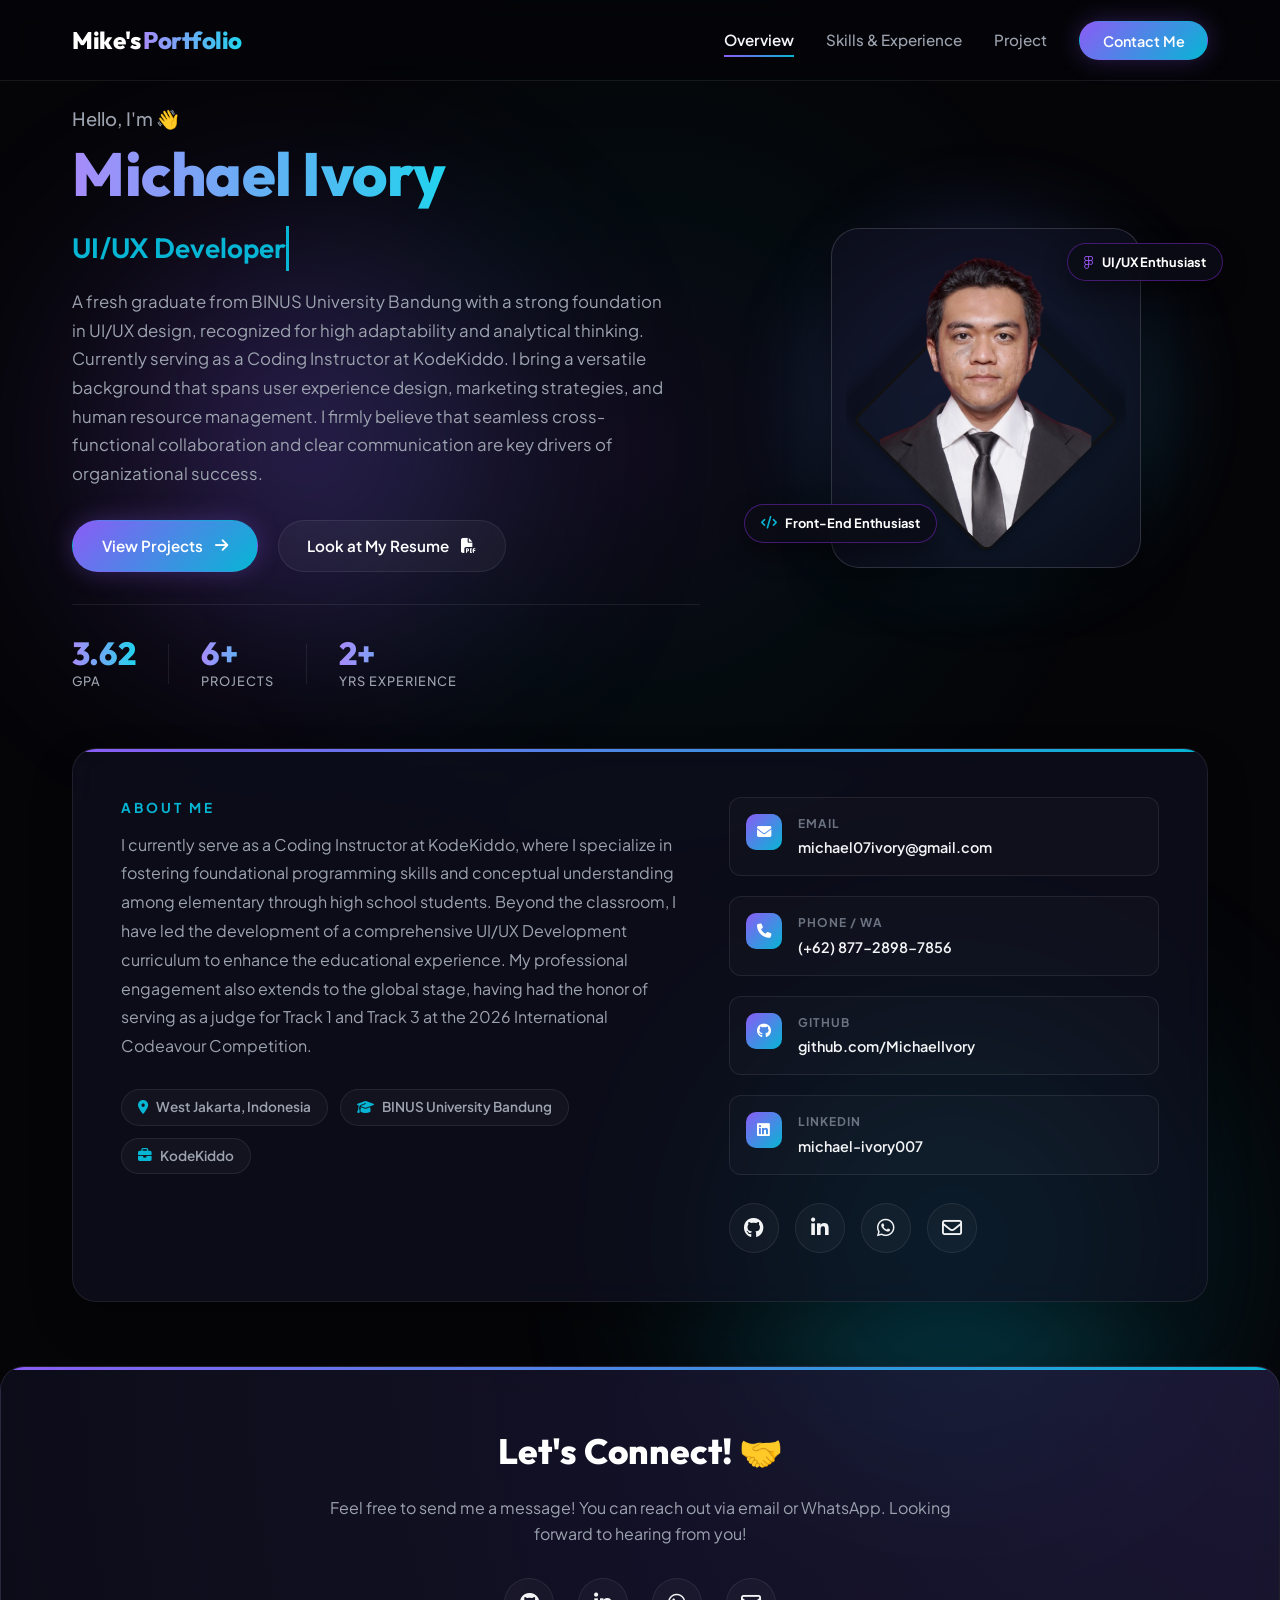
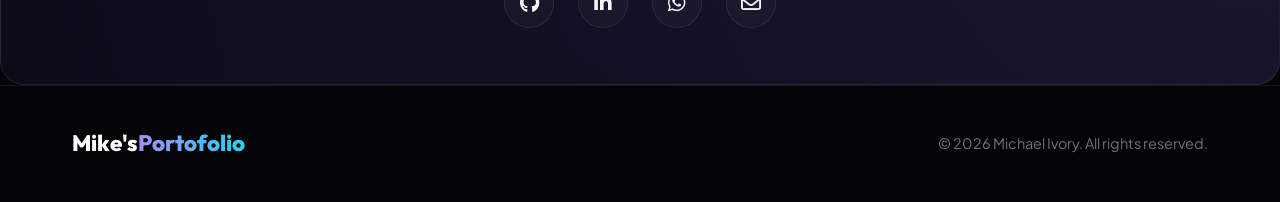
==== commit bb84aaa0: "Fix spelling of 'Portfolio' to 'Portofolio'" ====
--- a/index.html
+++ b/index.html
@@ -287,16 +287,8 @@
 
         <!-- PAGE 3: Projects -->
         <section id="projects-page" class="page">
-            <h2 class="section-title">Project Portfolio</h2>
+            <h2 class="section-title">Project Portofolio</h2>
             <p style="text-align: center; color: var(--color-text-muted); margin-bottom: 2rem;">Showcase of UI/UX & Web development projects created during study & professional work</p>
-            
-            <!-- Project Filters -->
-            <div class="project-filters">
-                <button class="filter-btn active" data-filter="all">All</button>
-                <button class="filter-btn" data-filter="uiux">UI/UX Design</button>
-                <button class="filter-btn" data-filter="web">Web & App</button>
-            </div>
-
             <!-- Projects Grid (6 Projects) -->
             <div class="projects-grid" id="projects-grid">
                 
@@ -414,7 +406,7 @@
                         <h3>Ticketing Travel App</h3>
                         <p>Interactive travel ticket booking application as a final project for Software Engineering course.</p>
                         <div class="project-footer">
-                            <span class="project-tag" style="color:var(--color-accent-purple); background:rgba(139, 92, 246, 0.1); border-color:transparent;">Web & Mobile</span>
+                            <span class="project-tag" style="color:var(--color-accent-purple); background:rgba(139, 92, 246, 0.1); border-color:transparent;">Figma</span>
                             <a class="project-link-btn">Project Details <i class="fa-solid fa-arrow-right"></i></a>
                         </div>
                     </div>
@@ -530,7 +522,7 @@
     <!-- Footer -->
     <footer>
         <div class="container footer-content">
-            <a href="#" class="footer-logo">Mike's<span>Portfolio</span></a>
+            <a href="#" class="footer-logo">Mike's<span>Portofolio</span></a>
             <div class="footer-text">&copy; 2026 Michael Ivory. All rights reserved.</div>
         </div>
     </footer>
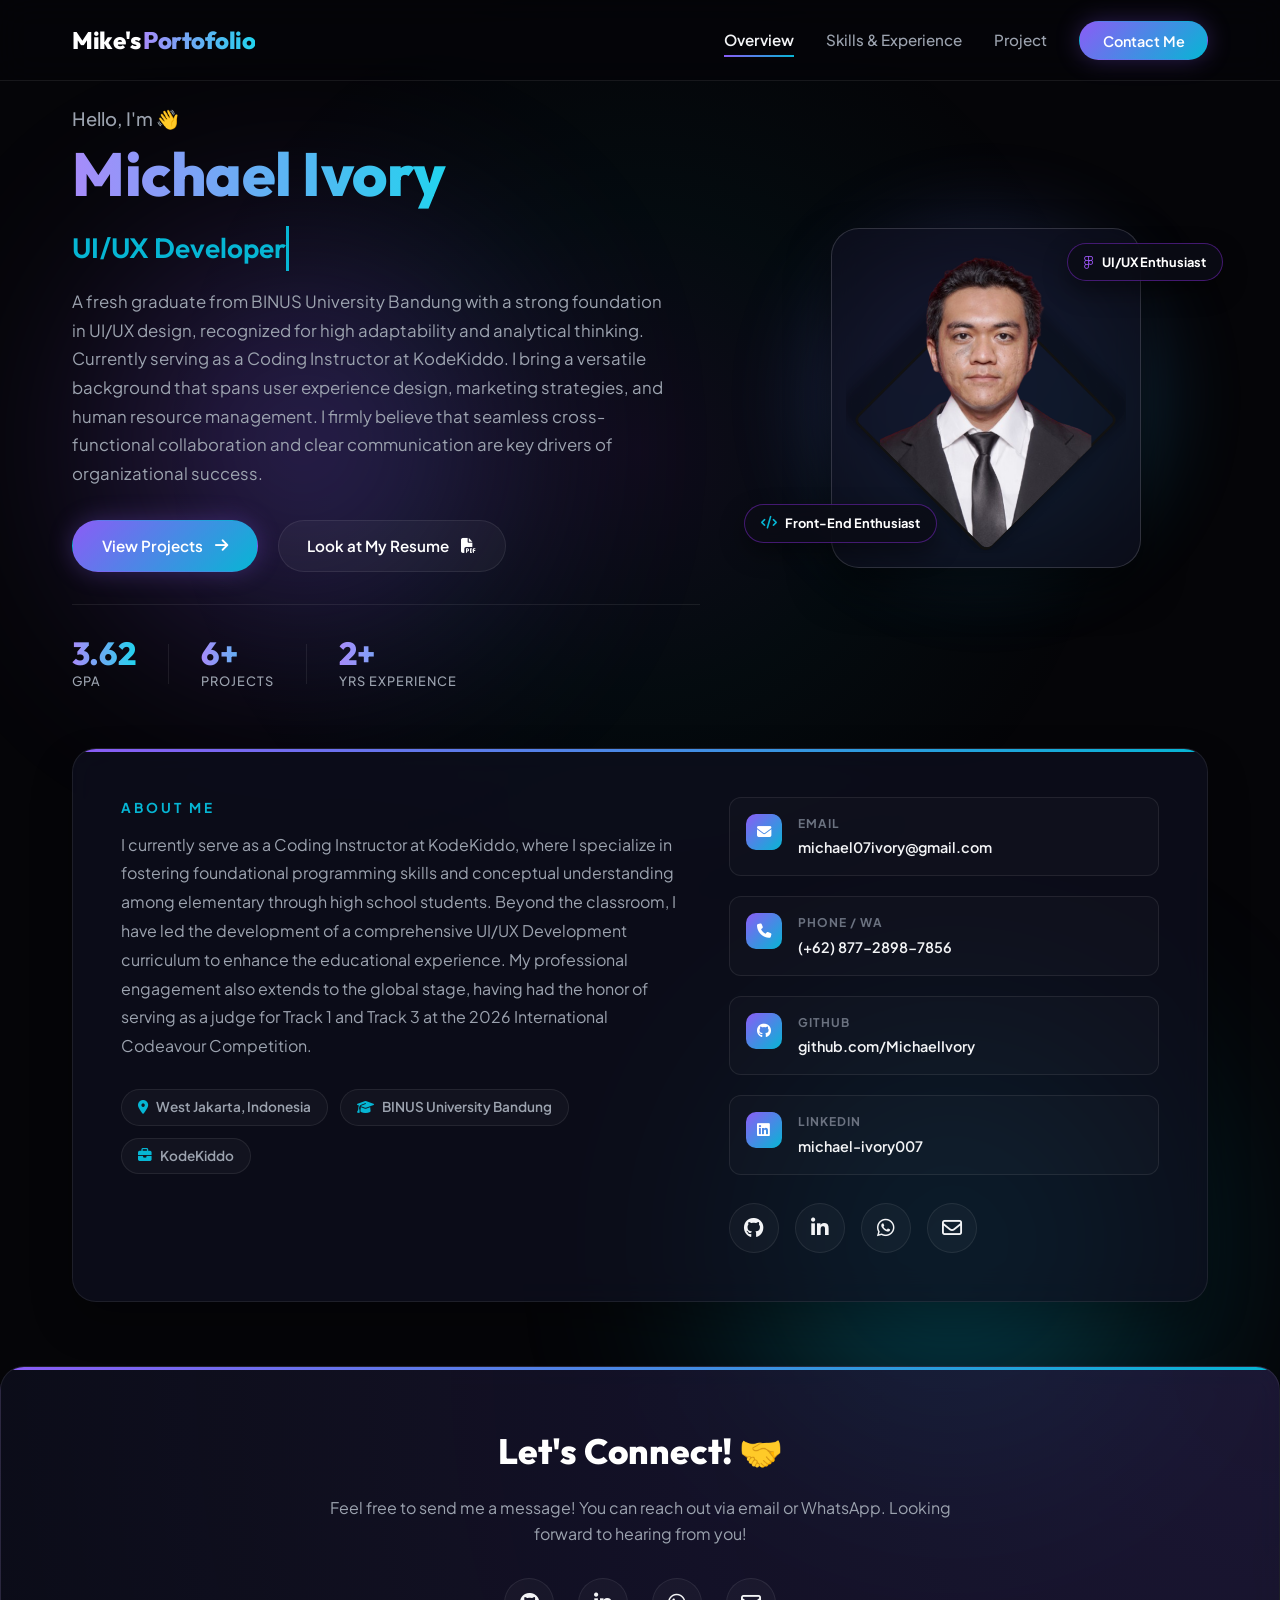
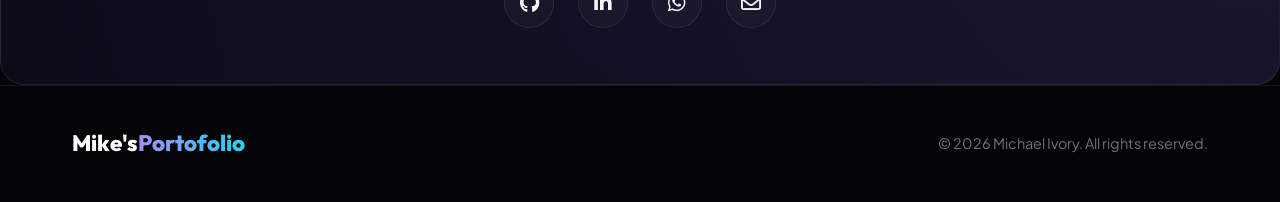
==== commit 2c0d935f: "Fix typos in title and update CV link" ====
--- a/index.html
+++ b/index.html
@@ -3,8 +3,8 @@
 <head>
     <meta charset="UTF-8">
     <meta name="viewport" content="width=device-width, initial-scale=1.0">
-    <title>Michael Ivory | Mike's Portfolio</title>
-    <meta name="description" content="Professional Portfolio of Michael Ivory - UI/UX Developer & Front-End Engineer. Showcasing profile, skills, KodeKiddo work experience, BINUS education, and best projects.">
+    <title>Michael Ivory | Mike's Portofolio</title>
+    <meta name="description" content="Professional Portofolio of Michael Ivory - UI/UX Developer & Front-End Engineer. Showcasing profile, skills, KodeKiddo work experience, BINUS education, and best projects.">
     <!-- FontAwesome CDN -->
     <link rel="stylesheet" href="https://cdnjs.cloudflare.com/ajax/libs/font-awesome/6.4.0/css/all.min.css">
     <!-- Custom CSS -->
@@ -21,7 +21,7 @@
     <header id="header">
         <div class="container navbar">
             <a href="#" class="logo" id="logo-btn">
-                Mike's<span>Portfolio</span>
+                Mike's<span>Portofolio</span>
             </a>
             
             <button class="mobile-toggle" id="mobile-toggle" aria-label="Toggle Menu">
@@ -60,7 +60,7 @@
                         <a class="btn btn-primary" id="view-projects-btn">
                             View Projects <i class="fa-solid fa-arrow-right"></i>
                         </a>
-                        <a href="https://drive.google.com/file/d/1xG1Q2Rr5nQ3GLH8sgR00Libzbp_6J78K/view?usp=sharing" target="_blank" class="btn btn-secondary" id="download-cv-btn">
+                        <a href="https://drive.google.com/file/d/1T6iwULwm-K5uxWHjc1FLMD3mEz9rBA7l/view?usp=sharing" target="_blank" class="btn btn-secondary" id="download-cv-btn">
                             Look at My Resume <i class="fa-solid fa-file-pdf"></i>
                         </a>
                     </div>
